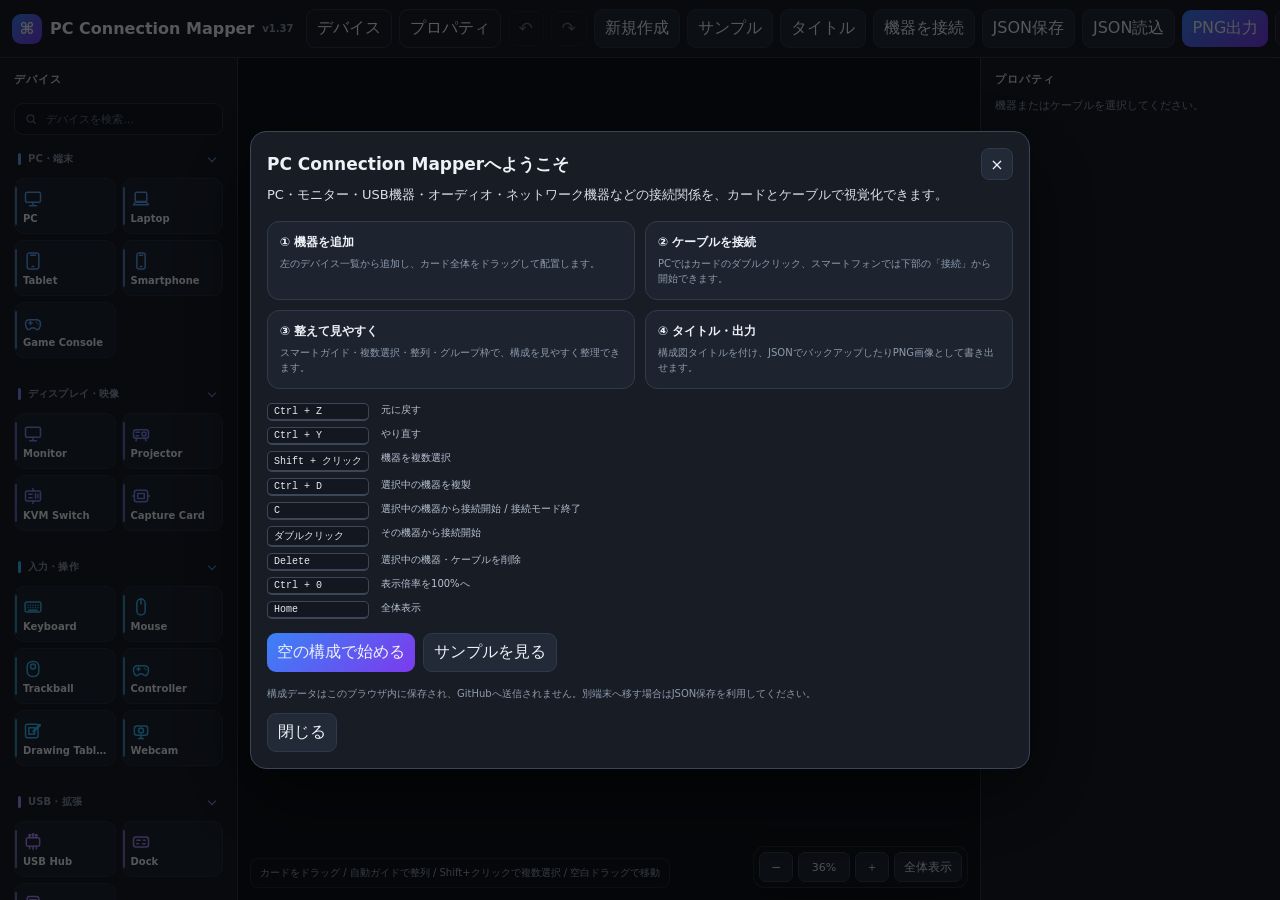
==== index.html @ c1583a0e "Add files via upload" ====
<!DOCTYPE html>
<html lang="ja">
<head>
  <meta charset="UTF-8">
  <meta name="viewport" content="width=device-width, initial-scale=1.0">
  <title>PC Connection Mapper</title>
  <meta name="theme-color" content="#171c25">
  <meta name="description" content="PC周辺機器の接続関係を視覚化するWebアプリ">
  <link rel="manifest" href="./manifest.webmanifest">
  <link rel="icon" type="image/png" sizes="192x192" href="./icon-192.png">
  <link rel="apple-touch-icon" href="./icon-192.png">
  <link rel="stylesheet" href="./styles.css?v=1.37">
</head>
<body>
  <div id="app" class="app">
    <header class="topbar">
      <div class="brand">
        <span class="brand-mark">⌘</span>
        <span>PC Connection Mapper</span>
        <span class="version">v1.37</span>
      </div>
      <div class="top-actions">
        <button class="btn ghost" id="toggleLeftBtn">デバイス</button>
        <button class="btn ghost" id="toggleRightBtn">プロパティ</button>
        <button class="btn icon-action" id="undoBtn" title="元に戻す (Ctrl+Z)" disabled>↶</button>
        <button class="btn icon-action" id="redoBtn" title="やり直す (Ctrl+Y / Ctrl+Shift+Z)" disabled>↷</button>
        <button class="btn" id="newBtn">新規作成</button>
        <button class="btn" id="sampleBtn">サンプル</button>
        <button class="btn" id="titleBtn">タイトル</button>
        <button class="btn" id="connectBtn">機器を接続</button>
        <button class="btn" id="jsonSaveBtn">JSON保存</button>
        <button class="btn" id="jsonLoadBtn">JSON読込</button>
        <input id="jsonFileInput" type="file" accept=".json,application/json" hidden>
        <button class="btn primary" id="pngBtn">PNG出力</button>
        <button class="btn ghost help-btn" id="helpBtn" title="使い方">?</button>
      </div>
    </header>

    <aside class="sidebar left-panel">
      <div class="sidebar-heading">
        <div class="panel-title">デバイス</div>
        <button class="mobile-drawer-close" id="mobileLeftCloseBtn" type="button" aria-label="デバイスパネルを閉じる">×</button>
      </div>
      <div class="device-search-wrap">
        <svg class="device-search-icon" viewBox="0 0 24 24" aria-hidden="true" fill="none" stroke="currentColor" stroke-width="1.8">
          <circle cx="11" cy="11" r="6"></circle>
          <path d="m16 16 4 4"></path>
        </svg>
        <input id="deviceSearch" class="device-search-input" type="search" autocomplete="off" placeholder="デバイスを検索…">
        <button id="clearDeviceSearchBtn" class="device-search-clear" type="button" title="検索をクリア" hidden>×</button>
      </div>
      <div class="palette" id="palette"></div>
      <div class="panel-box">
        <div class="panel-title small-title">配置</div>
        <label class="check-row">
          <input id="snapToggle" type="checkbox" checked>
          <span>20pxグリッドに吸着</span>
        </label>
        <label class="form-label theme-control-label" for="backgroundThemeSelect">背景</label>
        <select class="form-control compact-control" id="backgroundThemeSelect">
          <option value="dark">Dark</option>
          <option value="light">Light</option>
        </select>
        <button class="btn group-add-btn" id="addGroupBtn">＋ グループ枠を追加</button>
      </div>
    </aside>

    <main class="viewport" id="viewport">
      <div class="world" id="world">
        <svg id="links" class="links"></svg>
        <div id="groups" class="groups-layer"></div>
        <div id="diagramTitleLayer" class="diagram-title-layer"></div>
        <div id="annotations" class="annotations-layer"></div>
        <div id="nodes" class="nodes"></div>
        <div id="guides" class="guides-layer"></div>
      </div>

      <div class="canvas-hint">
        カードをドラッグ / 自動ガイドで整列 / Shift+クリックで複数選択 / 空白ドラッグで移動
      </div>

      <div class="view-controls" id="viewControls">
        <button class="view-btn" id="zoomOutBtn" title="縮小">−</button>
        <button class="view-btn zoom-value" id="resetZoomBtn" title="100%に戻す">100%</button>
        <button class="view-btn" id="zoomInBtn" title="拡大">＋</button>
        <button class="view-btn fit-btn" id="fitBtn">全体表示</button>
      </div>
    </main>

    <aside class="sidebar right-panel">
      <div class="sidebar-heading">
        <div class="panel-title">プロパティ</div>
        <button class="mobile-drawer-close" id="mobileRightCloseBtn" type="button" aria-label="プロパティパネルを閉じる">×</button>
      </div>
      <div id="properties" class="properties-empty">機器またはケーブルを選択してください。</div>
    </aside>
  </div>

  <div class="mobile-drawer-backdrop" id="mobileDrawerBackdrop"></div>

  <nav class="mobile-toolbar" id="mobileToolbar" aria-label="モバイル操作">
    <button class="mobile-tool-btn" id="mobileDevicesBtn" type="button">
      <span class="mobile-tool-icon" aria-hidden="true">＋</span>
      <span>デバイス</span>
    </button>
    <button class="mobile-tool-btn" id="mobileConnectBtn" type="button" aria-pressed="false">
      <span class="mobile-tool-icon" aria-hidden="true">↗</span>
      <span id="mobileConnectLabel">接続</span>
    </button>
    <button class="mobile-tool-btn" id="mobileEditBtn" type="button">
      <span class="mobile-tool-icon" aria-hidden="true">✎</span>
      <span>編集</span>
    </button>
    <button class="mobile-tool-btn" id="mobileFitBtn" type="button">
      <span class="mobile-tool-icon" aria-hidden="true">□</span>
      <span>全体</span>
    </button>
  </nav>

  <div class="modal-backdrop" id="exportModal">
    <div class="modal">
      <div class="modal-head">
        <h2 id="modalTitle">書き出し</h2>
        <button class="icon-btn" id="modalCloseBtn">×</button>
      </div>
      <div id="modalContent"></div>
      <div class="modal-actions">
        <a class="btn primary" id="modalDownloadLink" download>保存</a>
        <button class="btn" id="copyJsonBtn" hidden>JSONをコピー</button>
        <button class="btn" id="modalCloseBtn2">閉じる</button>
      </div>
    </div>
  </div>

  <div class="toast" id="toast"></div>

  <script type="module" src="./app.js?v=1.37"></script>
  <script>
    if ('serviceWorker' in navigator && location.protocol !== 'file:') {
      window.addEventListener('load', () => {
        navigator.serviceWorker.register('./sw.js?v=1.37', { updateViaCache: 'none' }).catch(console.warn);
      });
    }
  </script>
</body>
</html>
---- styles.css ----
:root{
  color-scheme:dark;
  --bg:#0d1117;
  --panel:#171c25;
  --panel2:#202735;
  --panel3:#121720;
  --line:#313a4c;
  --text:#edf2f7;
  --muted:#8f9bad;
  --accent:#6ea8fe;
  --accent2:#8b5cf6;
  --danger:#ef4444;
  --left-w:238px;
  --right-w:300px;
}
*{box-sizing:border-box}
html,body{margin:0;width:100%;height:100%;overflow:hidden}
body{font-family:Inter,system-ui,-apple-system,BlinkMacSystemFont,"Segoe UI",sans-serif;background:var(--bg);color:var(--text)}
button,input,select,textarea{font:inherit}
button{user-select:none}
.app{
  width:100vw;height:100vh;
  display:grid;
  grid-template-columns:var(--left-w) minmax(0,1fr) var(--right-w);
  grid-template-rows:58px minmax(0,1fr);
}
.app.hide-left{grid-template-columns:0 minmax(0,1fr) var(--right-w)}
.app.hide-right{grid-template-columns:var(--left-w) minmax(0,1fr) 0}
.app.hide-left.hide-right{grid-template-columns:0 minmax(0,1fr) 0}
.topbar{
  grid-column:1/4;
  display:flex;align-items:center;gap:12px;
  padding:0 12px;
  background:#171c25;border-bottom:1px solid var(--line);
  min-width:0;
}
.brand{display:flex;align-items:center;gap:8px;font-weight:800;white-space:nowrap}
.brand-mark{
  width:30px;height:30px;border-radius:9px;display:grid;place-items:center;
  background:linear-gradient(135deg,#3b82f6,#7c3aed);
}
.version{font-size:10px;color:var(--muted);font-weight:600}
.top-actions{margin-left:auto;display:flex;gap:7px;align-items:center;min-width:0}
.btn{
  border:1px solid var(--line);background:#222a38;color:var(--text);
  padding:8px 10px;border-radius:9px;cursor:pointer;white-space:nowrap;
}
.btn:hover{border-color:#56637e;background:#293243}
.btn.primary{border:none;background:linear-gradient(135deg,#3b82f6,#7c3aed)}
.btn.ghost{background:#1b212c}
.btn.danger{background:#3a2429;color:#fecaca;border-color:#5b3038}
.sidebar{
  background:var(--panel);overflow:auto;padding:14px;
  transition:opacity .15s ease;
}
.left-panel{border-right:1px solid var(--line)}
.right-panel{border-left:1px solid var(--line)}
.hide-left .left-panel,.hide-right .right-panel{opacity:0;pointer-events:none;padding:0;overflow:hidden}
.panel-title{
  margin:0 0 10px;font-size:11px;text-transform:uppercase;
  letter-spacing:.08em;color:#cbd5e1;font-weight:800
}
.small-title{font-size:10px}
.palette{display:flex;flex-direction:column;gap:12px}
.device-group{display:block;margin:0}
.device-group-title{display:flex;align-items:center;gap:6px;font-size:9px;font-weight:800;letter-spacing:.08em;color:#77859a;margin:0 0 6px;padding:0 2px;text-transform:uppercase}
.device-group-grid{display:grid;grid-template-columns:1fr 1fr;gap:6px}
.palette-btn{
  position:relative;overflow:hidden;
  min-height:56px;padding:8px;border:1px solid #293244;border-radius:10px;
  background:#1d2430;color:var(--text);cursor:pointer;text-align:left;
  transition:background .15s,border-color .15s,transform .15s;
}
.palette-btn:hover{border-color:#52627d;background:#252f40;transform:translateY(-1px)}
.palette-icon{display:flex;align-items:center;height:22px;color:var(--cat-color,#9fb7d8)}
.palette-name{display:block;font-size:10px;font-weight:750;margin-top:3px;white-space:nowrap;overflow:hidden;text-overflow:ellipsis}
.palette-svg{width:20px;height:20px}
.device-svg{width:20px;height:20px}
.node-svg{width:20px;height:20px}
.panel-box{
  margin-top:12px;padding:11px;border-radius:12px;
  border:1px solid var(--line);background:#1d2430
}
.check-row{display:flex;align-items:center;gap:7px;font-size:11px;color:#c5cfdd}
.check-row input{width:auto}
.viewport{
  position:relative;overflow:hidden;background:#0f131b;
  user-select:none;-webkit-user-select:none;cursor:grab;min-width:0;min-height:0;
}
.viewport.panning{cursor:grabbing}
.world{
  position:absolute;left:0;top:0;width:3200px;height:2200px;
  transform-origin:0 0;
  background-color:#0f131b;
  background-image:
    linear-gradient(rgba(255,255,255,.035) 1px,transparent 1px),
    linear-gradient(90deg,rgba(255,255,255,.035) 1px,transparent 1px),
    linear-gradient(rgba(255,255,255,.06) 1px,transparent 1px),
    linear-gradient(90deg,rgba(255,255,255,.06) 1px,transparent 1px);
  background-size:20px 20px,20px 20px,100px 100px,100px 100px;
}
.links{position:absolute;inset:0;width:100%;height:100%;pointer-events:auto}
.nodes{position:absolute;inset:0}
.node{
  --cat-color:#64748b;
  position:absolute;border:1px solid #3b455a;border-radius:14px;
  background:linear-gradient(180deg,#222a39,#1b202c);
  box-shadow:0 10px 25px rgba(0,0,0,.27);
  overflow:hidden;cursor:grab;touch-action:none;
}
.node:active{cursor:grabbing}
.node.selected{
  border-color:var(--accent);
  box-shadow:0 0 0 2px rgba(110,168,254,.15),0 10px 25px rgba(0,0,0,.3)
}
.node.connect-source{
  border-color:#a78bfa;
  box-shadow:0 0 0 3px rgba(167,139,250,.16),0 10px 25px rgba(0,0,0,.3)
}
.node-head{display:flex;align-items:flex-start;gap:8px;padding:9px 10px 5px}
.node-icon{width:28px;height:28px;border-radius:8px;background:#192131;border:1px solid #313d52;color:var(--cat-color,#a9c2e5);display:grid;place-items:center;flex:0 0 auto}
.node-content{min-width:0}
.node-title{font-size:13px;font-weight:800;white-space:nowrap;overflow:hidden;text-overflow:ellipsis}
.node-type{font-size:9px;color:var(--muted)}
.node-model{font-size:10px;color:#9cabc0;margin-top:1px;white-space:nowrap;overflow:hidden;text-overflow:ellipsis}
.node-note{
  padding:0 10px 8px;color:#aab4c5;font-size:10px;line-height:1.35;
  white-space:pre-wrap;overflow:hidden;display:-webkit-box;
  -webkit-line-clamp:2;-webkit-box-orient:vertical
}
.edge-hit{stroke:rgba(255,255,255,.01);stroke-width:22;fill:none;pointer-events:stroke;cursor:pointer}
.edge-visible{fill:none;stroke-width:3;stroke-linecap:round;stroke-linejoin:round;pointer-events:none}
.edge-selected{stroke-width:5}
.edge-dashed{stroke-dasharray:8 6}
.edge-label{
  font-size:10px;fill:#d7deea;text-anchor:middle;
  paint-order:stroke;stroke:#11161f;stroke-width:5;
  pointer-events:auto;cursor:pointer
}
.canvas-hint{
  position:absolute;left:12px;bottom:12px;pointer-events:none;
  padding:7px 9px;border-radius:8px;
  background:rgba(17,22,30,.88);border:1px solid rgba(255,255,255,.08);
  font-size:10px;color:#9aa6b8
}
.view-controls{
  position:absolute;right:12px;bottom:12px;
  display:flex;align-items:center;gap:5px;padding:5px;
  background:rgba(17,22,30,.93);border:1px solid rgba(255,255,255,.09);
  border-radius:11px;box-shadow:0 8px 24px rgba(0,0,0,.24);
  backdrop-filter:blur(8px)
}
.view-btn{
  min-width:34px;height:30px;padding:0 9px;border:1px solid #354054;
  background:#202735;color:#dce4ef;border-radius:7px;cursor:pointer;font-size:12px
}
.view-btn:hover{background:#293243;border-color:#53627c}
.zoom-value{min-width:52px;font-size:11px}
.fit-btn{min-width:68px}
.properties-empty{font-size:11px;color:var(--muted);line-height:1.6}
.form-section{
  padding:12px;border:1px solid var(--line);border-radius:12px;
  background:#1d2430;margin-bottom:11px
}
.form-section h3{font-size:11px;margin:0 0 8px;text-transform:uppercase;letter-spacing:.06em}
.form-label{display:block;font-size:10px;color:var(--muted);margin:8px 0 4px}
.form-control{
  width:100%;padding:7px 8px;border-radius:8px;border:1px solid #3a4355;
  background:#121720;color:var(--text);outline:none
}
.form-control:focus{border-color:#5c8ee4}
textarea.form-control{resize:vertical;min-height:62px;line-height:1.4}
.form-grid{display:grid;grid-template-columns:1fr 1fr;gap:7px}
.mini-text{font-size:10px;color:var(--muted);line-height:1.5}
.modal-backdrop{
  position:fixed;inset:0;display:none;align-items:center;justify-content:center;
  background:rgba(0,0,0,.64);z-index:5000;padding:20px
}
.modal-backdrop.show{display:flex}
.modal{
  width:min(780px,94vw);max-height:88vh;overflow:auto;
  background:#171c25;border:1px solid #3a455a;border-radius:16px;
  box-shadow:0 25px 80px rgba(0,0,0,.55);padding:16px
}
.modal-head{display:flex;align-items:center;gap:10px}
.modal-head h2{margin:0;font-size:17px}
.icon-btn{margin-left:auto;width:32px;height:32px;border-radius:8px;border:1px solid var(--line);background:#222a38;color:var(--text);cursor:pointer}
.modal-actions{display:flex;gap:8px;flex-wrap:wrap;margin-top:12px}
.export-preview{display:block;max-width:100%;max-height:56vh;margin:12px auto;border:1px solid var(--line);background:#0f131b}
.export-json{width:100%;min-height:220px;font:11px Consolas,monospace}
.toast{
  position:fixed;left:50%;bottom:26px;transform:translateX(-50%);
  padding:9px 13px;border-radius:10px;background:#202938;border:1px solid #40506a;
  color:#e8eef7;z-index:7000;opacity:0;pointer-events:none;transition:.2s
}
.toast.show{opacity:1}
@media(max-width:1050px){
  :root{--left-w:205px;--right-w:260px}
  .top-actions .btn{padding:7px 8px;font-size:11px}
  .brand span:nth-child(2){display:none}
}

/* Editing controls */
.btn:disabled{opacity:.38;cursor:not-allowed;border-color:var(--line);background:#1b212c}
.btn:disabled:hover{background:#1b212c;border-color:var(--line)}
.icon-action{min-width:36px;padding-left:9px;padding-right:9px;font-size:17px;line-height:1}
.help-btn{min-width:34px;font-weight:800}
.welcome-lead{font-size:13px;line-height:1.7;color:#d8e0ea;margin:4px 0 12px}
.welcome-grid{display:grid;grid-template-columns:1fr 1fr;gap:10px;margin:14px 0}
.welcome-card{border:1px solid var(--line);background:#1d2430;border-radius:12px;padding:12px}
.welcome-card strong{display:block;font-size:12px;margin-bottom:5px}
.welcome-card p{margin:0;font-size:10px;color:var(--muted);line-height:1.55}
.welcome-actions{display:flex;gap:8px;flex-wrap:wrap;margin-top:14px}
.shortcut-list{display:grid;grid-template-columns:auto 1fr;gap:6px 12px;margin-top:10px;font-size:10px;color:#b8c3d2}
.shortcut-list kbd{font:10px Consolas,monospace;padding:2px 6px;border:1px solid #3b4659;border-bottom-width:2px;border-radius:5px;background:#121720;color:#e5ebf3}
@media(max-width:780px){.welcome-grid{grid-template-columns:1fr}.top-actions{overflow-x:auto}}

.node.size-xlarge .node-head{padding:12px 13px 7px}
.node.size-xlarge .node-title{font-size:15px}
.node.size-xlarge .node-model{font-size:11px;margin-top:3px}
.node.size-xlarge .node-note{
  padding:3px 13px 12px;
  font-size:11px;
  line-height:1.45;
  -webkit-line-clamp:6;
}

.node.selected-primary{box-shadow:0 0 0 2px rgba(110,168,254,.22),0 10px 25px rgba(0,0,0,.3)}
.node.locked{border-style:dashed}
.lock-badge{
  position:absolute;right:8px;bottom:7px;
  padding:2px 5px;border-radius:5px;
  background:#131925;border:1px solid #3d4a60;
  color:#8ea1bb;font-size:7px;font-weight:800;letter-spacing:.08em;
  pointer-events:none;
}
.action-grid{display:grid;grid-template-columns:1fr 1fr;gap:7px}
.single-actions{margin-bottom:0}
.selection-summary{font-size:13px;margin-bottom:5px;color:#dce6f4}
.range-caption{display:flex;justify-content:space-between;margin-top:3px;font-size:9px;color:#718097}


/* Visual organization */
.palette-btn::before{
  content:"";position:absolute;left:0;top:8px;bottom:8px;width:2px;border-radius:2px;
  background:var(--cat-color,#64748b);opacity:.7
}

.node::before{
  content:"";position:absolute;left:14px;right:14px;top:0;height:3px;
  border-radius:0 0 4px 4px;background:var(--cat-color);opacity:.9
}

.groups-layer,.diagram-title-layer,.guides-layer{
  position:absolute;inset:0;width:100%;height:100%
}
.groups-layer{pointer-events:none;z-index:4}
.diagram-title-layer{pointer-events:none;z-index:6}
.guides-layer{pointer-events:none;z-index:20}
.group-frame{
  --group-color:#64748b;
  position:absolute;box-sizing:border-box;
  border:1.5px dashed color-mix(in srgb,var(--group-color) 62%,transparent);
  border-radius:18px;
  background:color-mix(in srgb,var(--group-color) 5%,transparent);
  pointer-events:none;
}
.group-frame.selected{
  border-style:solid;
  box-shadow:0 0 0 2px color-mix(in srgb,var(--group-color) 16%,transparent)
}
.group-title-bar{
  position:absolute;left:12px;top:-14px;max-width:calc(100% - 48px);
  padding:5px 9px;border-radius:8px;
  border:1px solid color-mix(in srgb,var(--group-color) 52%,#273142);
  background:#171d27;color:#dce5f1;
  font-size:10px;font-weight:800;letter-spacing:.03em;
  white-space:nowrap;overflow:hidden;text-overflow:ellipsis;
  pointer-events:auto;cursor:grab;touch-action:none;z-index:2
}
.group-title-bar:active{cursor:grabbing}
.group-title-bar::before{
  content:"";display:inline-block;width:6px;height:6px;border-radius:50%;
  background:var(--group-color);margin-right:6px;vertical-align:1px
}
.group-resize{
  position:absolute;right:-5px;bottom:-5px;width:14px;height:14px;
  border-radius:4px;background:#171d27;border:1px solid var(--group-color);
  pointer-events:auto;cursor:nwse-resize;touch-action:none;z-index:2
}
.group-resize::after{
  content:"";position:absolute;right:2px;bottom:2px;width:5px;height:5px;
  border-right:1px solid var(--group-color);border-bottom:1px solid var(--group-color)
}
.group-add-btn{width:100%;margin-top:9px;font-size:10px}

.diagram-title-card{
  position:absolute;pointer-events:auto;cursor:grab;touch-action:none;
  padding:4px 8px 7px 0;
  color:#f1f5f9;font-size:24px;font-weight:800;letter-spacing:-.02em;
  text-shadow:0 2px 10px rgba(0,0,0,.3);
  border-bottom:2px solid rgba(148,163,184,.32);
  min-width:220px;max-width:1200px;
  white-space:nowrap;overflow:hidden;text-overflow:ellipsis
}
.diagram-title-card:active{cursor:grabbing}

.smart-guide{position:absolute;pointer-events:none;background:#38bdf8;opacity:.85}
.smart-guide.vertical{top:0;bottom:0;width:1px;box-shadow:0 0 8px rgba(56,189,248,.45)}
.smart-guide.horizontal{left:0;right:0;height:1px;box-shadow:0 0 8px rgba(56,189,248,.45)}

.color-control{height:36px;padding:4px;cursor:pointer}

.group-frame:hover{
  background:color-mix(in srgb,var(--group-color) 8%,transparent);
}


/* Device search, collapsible palette and PNG export */
.device-search-wrap{
  position:relative;
  margin:6px 0 10px;
}
.device-search-icon{
  position:absolute;
  left:10px;
  top:50%;
  width:14px;
  height:14px;
  transform:translateY(-50%);
  color:#718097;
  pointer-events:none;
}
.device-search-input{
  width:100%;
  height:32px;
  padding:0 30px 0 31px;
  border:1px solid #2b3445;
  border-radius:9px;
  background:#111721;
  color:#e8eef7;
  outline:none;
  font:11px "Segoe UI","Yu Gothic UI","Meiryo",sans-serif;
}
.device-search-input::placeholder{color:#66758a}
.device-search-input::-webkit-search-cancel-button{display:none}
.device-search-clear{
  position:absolute;
  right:5px;
  top:50%;
  transform:translateY(-50%);
  width:24px;
  height:24px;
  border:0;
  border-radius:6px;
  background:transparent;
  color:#8290a4;
  cursor:pointer;
  font-size:16px;
  line-height:1;
}
.device-search-clear:hover{background:#242d3c;color:#dce5f1}

.palette-empty{
  padding:18px 10px;
  border:1px dashed #354054;
  border-radius:10px;
  text-align:center;
  color:#7f8da1;
}
.palette-empty strong{display:block;color:#aeb9c8;font-size:10px;margin-bottom:4px}
.palette-empty span{display:block;font-size:9px;line-height:1.5}

.png-settings{display:flex;flex-direction:column;gap:12px;margin-top:8px}
.png-setting-section{
  padding:12px;
  border:1px solid var(--line);
  border-radius:12px;
  background:#1d2430;
}
.png-setting-title{
  margin-bottom:9px;
  color:#dce5f1;
  font-size:11px;
  font-weight:800;
}
.png-option-row{
  display:flex;
  align-items:center;
  justify-content:space-between;
  gap:14px;
  padding:8px 0;
  border-top:1px solid rgba(255,255,255,.05);
  cursor:pointer;
}
.png-option-row:first-of-type{border-top:0}
.png-option-row span{display:flex;flex-direction:column;gap:2px}
.png-option-row strong,.png-scale-card strong{font-size:11px;color:#dfe7f2}
.png-option-row small,.png-scale-card small{font-size:9px;color:#7f8ca0}
.png-option-row input{width:16px;height:16px}

.png-scale-card{
  position:relative;
  display:flex;
  align-items:center;
  gap:8px;
  min-height:48px;
  padding:9px 10px;
  border:1px solid #303a4d;
  border-radius:10px;
  background:#151b25;
  cursor:pointer;
}
.png-scale-card:has(input:checked){
  border-color:#647ff2;
  background:#20283a;
  box-shadow:0 0 0 1px rgba(100,127,242,.14);
}
.png-scale-card span{display:flex;flex-direction:column;gap:2px}
.png-scale-card input{width:14px;height:14px}
.png-scale-options{display:grid;grid-template-columns:repeat(3,1fr);gap:8px}

.png-generate-row{
  display:flex;
  align-items:center;
  gap:10px;
}
.png-preview-loading,.png-export-error{
  margin-top:4px;
  padding:16px;
  border:1px dashed #394559;
  border-radius:10px;
  text-align:center;
  font-size:10px;
  color:#8e9caf;
}
.png-export-error{color:#f0a3a3;border-color:#69424a;background:#2a1d22}
.png-preview-shell{
  margin-top:4px;
  border:1px solid var(--line);
  border-radius:10px;
  overflow:auto;
  max-height:50vh;
  background:#0f131b;
}
.png-preview-shell .export-preview{
  margin:0 auto;
  border:0;
  max-height:none;
}

@media(max-width:620px){
  .png-scale-options{grid-template-columns:1fr}
}


/* Device category headers */
.device-group + .device-group{margin-top:10px}


.device-group-toggle{
  display:flex;
  align-items:center;
  justify-content:space-between;
  gap:8px;
  width:100%;
  min-height:28px;
  padding:3px 4px;
  margin:0 0 5px;
  border:0;
  border-radius:7px;
  background:transparent;
  color:#8d9bb0;
  cursor:pointer;
  text-align:left;
  font:inherit;
  font-size:10px;
  font-weight:750;
  letter-spacing:.015em;
  line-height:1.2;
}
.device-group-toggle:hover{
  background:#1d2532;
  color:#c5d0df;
}
.device-group-heading{
  display:flex;
  align-items:center;
  gap:7px;
  min-width:0;
}
.device-group-marker{
  width:3px;
  height:12px;
  flex:0 0 auto;
  border-radius:3px;
  background:var(--cat-color,#64748b);
}
.device-group-label{
  min-width:0;
  white-space:nowrap;
  overflow:hidden;
  text-overflow:ellipsis;
}
.device-group-chevron{
  position:relative;
  width:14px;
  height:14px;
  flex:0 0 14px;
  display:inline-block;
  transform:rotate(0deg);
  transition:transform .15s ease;
  font-size:11px;
  color:var(--cat-color,#64748b);
}
.device-group-toggle.collapsed .device-group-chevron{transform:rotate(-90deg)}
.device-group-chevron::before{
  content:"";
  position:absolute;
  left:4px;
  top:3px;
  width:5px;
  height:5px;
  border-right:1.5px solid currentColor;
  border-bottom:1.5px solid currentColor;
  transform:rotate(45deg);
  transition:transform .15s ease, top .15s ease;
}
.device-group-toggle.collapsed .device-group-chevron::before{
  top:4px;
  transform:rotate(-45deg);
}

/* Collapsed category content must stay hidden. */
.device-group-grid[hidden]{
  display:none !important;
}


.device-search-input:focus{
  border-color:#536783;
  box-shadow:0 0 0 2px rgba(96,165,250,.08);
}


/* Free text annotations */
.annotations-layer{
  position:absolute;
  inset:0;
  width:100%;
  height:100%;
  pointer-events:none;
  z-index:7;
}
.annotation-text{
  position:absolute;
  pointer-events:auto;
  cursor:grab;
  touch-action:none;
  max-width:700px;
  padding:3px 5px;
  border:1px solid transparent;
  border-radius:5px;
  color:#cbd5e1;
  font-weight:500;
  line-height:1.4;
  white-space:pre-wrap;
  overflow-wrap:anywhere;
  user-select:none;
}
.annotation-text:hover{
  background:rgba(30,41,59,.48);
  border-color:rgba(100,116,139,.3);
}
.annotation-text.selected{
  background:rgba(30,41,59,.72);
  border-color:#647ff2;
  box-shadow:0 0 0 1px rgba(100,127,242,.15);
}
.annotation-text:active{cursor:grabbing}


/* Smartphone viewing and basic editing */
.sidebar-heading{
  display:flex;
  align-items:center;
  justify-content:space-between;
  gap:8px;
}
.sidebar-heading>.panel-title{margin-bottom:10px}
.mobile-drawer-close,
.mobile-toolbar,
.mobile-drawer-backdrop{display:none}

@media(max-width:760px){
  :root{
    --mobile-top-h:50px;
    --mobile-bottom-h:58px;
  }

  html,body{
    overscroll-behavior:none;
  }

  .app,
  .app.hide-left,
  .app.hide-right,
  .app.hide-left.hide-right{
    grid-template-columns:minmax(0,1fr);
    grid-template-rows:var(--mobile-top-h) minmax(0,1fr);
  }

  .topbar{
    grid-column:1;
    grid-row:1;
    height:var(--mobile-top-h);
    padding:0 10px;
    z-index:2800;
  }
  .top-actions{display:none}
  .brand{min-width:0;gap:7px;font-size:12px}
  .brand-mark{width:28px;height:28px;border-radius:8px}
  .brand span:nth-child(2){
    display:inline;
    overflow:hidden;
    text-overflow:ellipsis;
  }
  .version{font-size:9px}

  .viewport{
    grid-column:1;
    grid-row:2;
    touch-action:none;
  }

  .canvas-hint{display:none}

  .sidebar,
  .hide-left .left-panel,
  .hide-right .right-panel{
    position:fixed;
    top:var(--mobile-top-h);
    bottom:var(--mobile-bottom-h);
    width:min(88vw,340px);
    padding:14px;
    overflow:auto;
    opacity:1;
    pointer-events:auto;
    z-index:3200;
    box-shadow:0 18px 48px rgba(0,0,0,.42);
    transition:transform .2s ease;
  }

  .left-panel{
    left:0;
    border-right:1px solid var(--line);
    transform:translateX(-102%);
  }
  .right-panel{
    right:0;
    border-left:1px solid var(--line);
    transform:translateX(102%);
  }
  .app.mobile-left-open .left-panel{transform:translateX(0)}
  .app.mobile-right-open .right-panel{transform:translateX(0)}

  .sidebar-heading{
    position:sticky;
    top:-14px;
    z-index:5;
    margin:-14px -14px 8px;
    padding:12px 12px 8px;
    background:linear-gradient(180deg,#171c25 78%,rgba(23,28,37,.94));
  }
  .sidebar-heading>.panel-title{margin:0}
  .mobile-drawer-close{
    display:grid;
    place-items:center;
    width:34px;
    height:34px;
    padding:0;
    border:1px solid #354054;
    border-radius:9px;
    background:#202735;
    color:#dce5f1;
    font-size:20px;
    line-height:1;
  }

  .device-group-grid{grid-template-columns:1fr 1fr}
  .palette-btn{min-height:60px}
  .btn,.form-control{min-height:40px}
  .form-control{font-size:16px}
  .form-label,.mini-text{font-size:11px}

  .mobile-drawer-backdrop{
    position:fixed;
    left:0;right:0;
    top:var(--mobile-top-h);
    bottom:var(--mobile-bottom-h);
    z-index:3000;
    background:rgba(4,8,14,.54);
    backdrop-filter:blur(2px);
  }
  .app.mobile-left-open~.mobile-drawer-backdrop,
  .app.mobile-right-open~.mobile-drawer-backdrop{
    display:block;
  }

  .mobile-toolbar{
    position:fixed;
    left:0;right:0;bottom:0;
    z-index:3100;
    height:var(--mobile-bottom-h);
    display:grid;
    grid-template-columns:repeat(4,1fr);
    padding:5px max(6px,env(safe-area-inset-right)) max(5px,env(safe-area-inset-bottom)) max(6px,env(safe-area-inset-left));
    border-top:1px solid #30394b;
    background:rgba(18,23,32,.97);
    box-shadow:0 -10px 30px rgba(0,0,0,.22);
    backdrop-filter:blur(12px);
  }
  .mobile-tool-btn{
    min-width:0;
    border:0;
    border-radius:9px;
    background:transparent;
    color:#8f9bad;
    display:flex;
    flex-direction:column;
    align-items:center;
    justify-content:center;
    gap:1px;
    font-size:9px;
    font-weight:700;
  }
  .mobile-tool-icon{
    height:22px;
    display:grid;
    place-items:center;
    color:#b9c5d5;
    font-size:18px;
    line-height:1;
  }
  .mobile-tool-btn.active{
    background:#202a3a;
    color:#dce8f8;
  }
  .mobile-tool-btn.active .mobile-tool-icon{color:#7db1ff}
  .mobile-tool-btn.has-selection:not(.active) .mobile-tool-icon{color:#dce5f1}

  .view-controls{
    right:8px;
    bottom:calc(var(--mobile-bottom-h) + 8px);
    padding:4px;
  }
  .view-btn{min-width:32px;height:30px}
  .fit-btn{display:none}

  .modal-backdrop{
    padding:10px;
    align-items:flex-end;
  }
  .modal{
    width:100%;
    max-height:84vh;
    border-radius:16px 16px 10px 10px;
    padding:14px;
  }
  .modal-head h2{font-size:15px}

  .toast{
    bottom:calc(var(--mobile-bottom-h) + 14px);
    max-width:88vw;
    text-align:center;
  }
}


/* Diagram background themes */
.theme-control-label{margin-top:10px}
.compact-control{height:34px;padding-top:5px;padding-bottom:5px}
.viewport.theme-light{background:#e8ebf0}
.world.theme-light{
  background-color:#ffffff;
  background-image:
    linear-gradient(rgba(15,23,42,.035) 1px,transparent 1px),
    linear-gradient(90deg,rgba(15,23,42,.035) 1px,transparent 1px),
    linear-gradient(rgba(15,23,42,.065) 1px,transparent 1px),
    linear-gradient(90deg,rgba(15,23,42,.065) 1px,transparent 1px);
}
.world.theme-light .node{
  background:linear-gradient(180deg,rgba(255,255,255,.97),rgba(248,250,252,.97));
  border-color:#cbd5e1;
  box-shadow:0 8px 20px rgba(15,23,42,.10);
}
.world.theme-light .node.selected,
.world.theme-light .node.selected-primary{
  border-color:#4f86d9;
  box-shadow:0 0 0 2px rgba(79,134,217,.14),0 8px 20px rgba(15,23,42,.12);
}
.world.theme-light .node.connect-source{
  border-color:#8b5cf6;
  box-shadow:0 0 0 3px rgba(139,92,246,.13),0 8px 20px rgba(15,23,42,.12);
}
.world.theme-light .node-icon{background:rgba(241,245,249,.92);border-color:#d7dee8}
.world.theme-light .node-title{color:#172033}
.world.theme-light .node-type{color:#64748b}
.world.theme-light .node-model{color:#475569}
.world.theme-light .node-note{color:#556274}
.world.theme-light .edge-label{fill:#334155;stroke:#ffffff}
.world.theme-light .diagram-title-card{
  color:#172033;
  text-shadow:none;
  border-bottom-color:rgba(71,85,105,.28);
}
.world.theme-light .annotation-text{color:#334155}
.world.theme-light .annotation-text:hover{background:rgba(226,232,240,.68);border-color:rgba(100,116,139,.24)}
.world.theme-light .annotation-text.selected{background:rgba(219,234,254,.75);border-color:#4f86d9}
.world.theme-light .group-title-bar{
  background:#ffffff;
  color:#334155;
  border-color:color-mix(in srgb,var(--group-color) 48%,#cbd5e1);
  box-shadow:0 2px 8px rgba(15,23,42,.08);
}
.world.theme-light .group-resize{background:#ffffff}
.world.theme-light .lock-badge{background:#f8fafc;border-color:#cbd5e1;color:#64748b}

/* Optional card background images */
.node-image-layer{
  position:absolute;
  inset:12px 12px 14px 18px;
  z-index:0;
  pointer-events:none;
  background-position:right bottom;
  background-size:contain;
  background-repeat:no-repeat;
  -webkit-mask-image:linear-gradient(135deg,rgba(0,0,0,0) 10%,rgba(0,0,0,.12) 30%,rgba(0,0,0,.62) 62%,rgba(0,0,0,1) 88%);
  mask-image:linear-gradient(135deg,rgba(0,0,0,0) 10%,rgba(0,0,0,.12) 30%,rgba(0,0,0,.62) 62%,rgba(0,0,0,1) 88%);
}
.node-image-fade{
  position:absolute;
  inset:0;
  z-index:1;
  pointer-events:none;
  background:linear-gradient(135deg,rgba(29,36,48,.98) 4%,rgba(29,36,48,.92) 26%,rgba(29,36,48,.42) 58%,rgba(29,36,48,.10) 82%,rgba(29,36,48,0) 100%);
}
.world.theme-light .node-image-fade{
  background:linear-gradient(135deg,rgba(255,255,255,.98) 4%,rgba(255,255,255,.92) 26%,rgba(255,255,255,.44) 58%,rgba(255,255,255,.12) 82%,rgba(255,255,255,0) 100%);
}
.node-head,.node-note,.lock-badge{position:relative;z-index:2}
.node::before{z-index:3}
.node-image-preview{
  min-height:78px;
  margin-bottom:8px;
  display:grid;
  place-items:center;
  border:1px dashed #394559;
  border-radius:9px;
  background:#121720;
  background-position:center;
  background-size:contain;
  background-repeat:no-repeat;
  color:#718097;
  font-size:10px;
}
.node-image-preview.has-image{border-style:solid}
.png-theme-note{margin:-2px 0 6px}
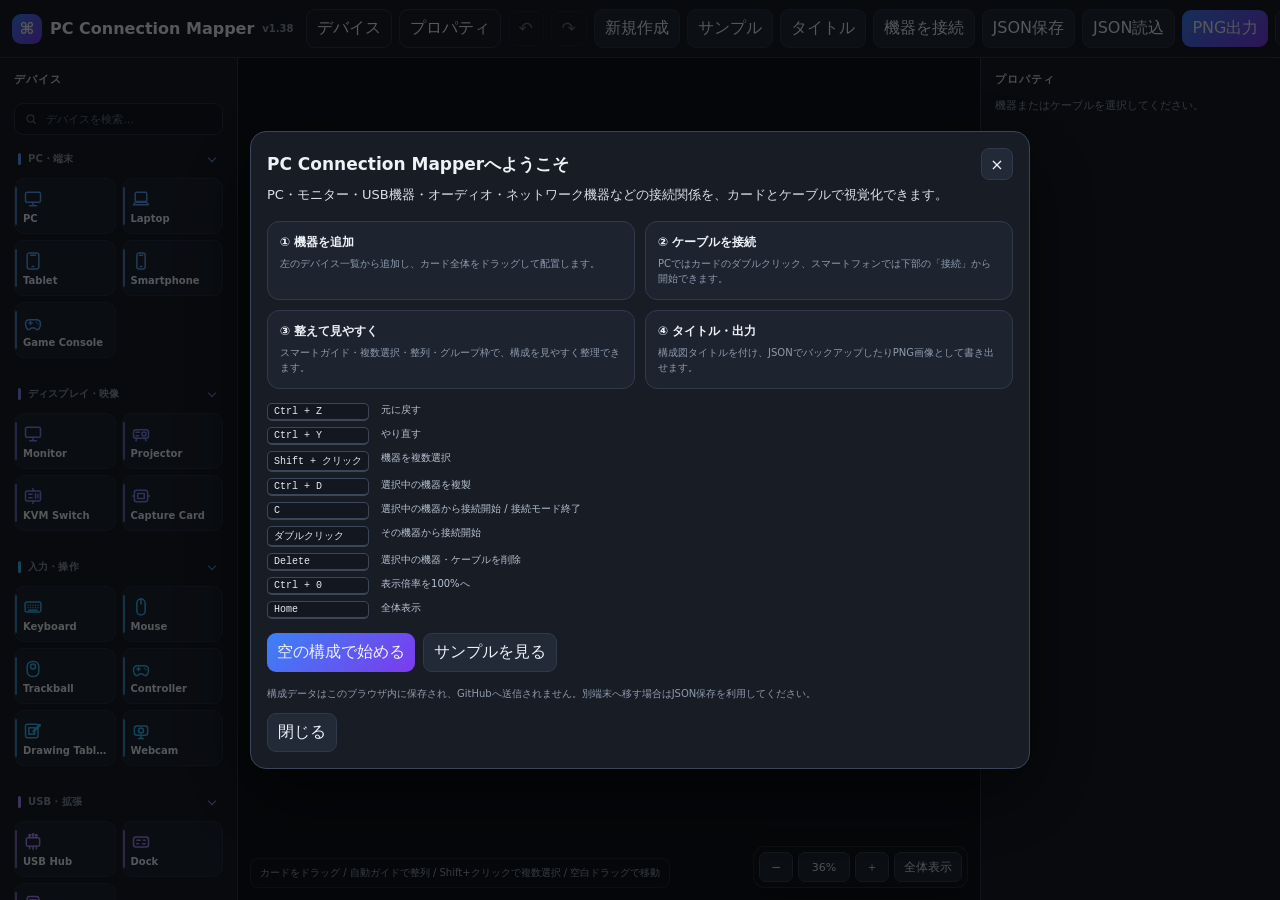
==== commit 879b0e63: "Add files via upload" ====
--- a/index.html
+++ b/index.html
@@ -9,7 +9,7 @@
   <link rel="manifest" href="./manifest.webmanifest">
   <link rel="icon" type="image/png" sizes="192x192" href="./icon-192.png">
   <link rel="apple-touch-icon" href="./icon-192.png">
-  <link rel="stylesheet" href="./styles.css?v=1.37">
+  <link rel="stylesheet" href="./styles.css?v=1.38">
 </head>
 <body>
   <div id="app" class="app">
@@ -17,7 +17,7 @@
       <div class="brand">
         <span class="brand-mark">⌘</span>
         <span>PC Connection Mapper</span>
-        <span class="version">v1.37</span>
+        <span class="version">v1.38</span>
       </div>
       <div class="top-actions">
         <button class="btn ghost" id="toggleLeftBtn">デバイス</button>
@@ -134,11 +134,11 @@
 
   <div class="toast" id="toast"></div>
 
-  <script type="module" src="./app.js?v=1.37"></script>
+  <script type="module" src="./app.js?v=1.38"></script>
   <script>
     if ('serviceWorker' in navigator && location.protocol !== 'file:') {
       window.addEventListener('load', () => {
-        navigator.serviceWorker.register('./sw.js?v=1.37', { updateViaCache: 'none' }).catch(console.warn);
+        navigator.serviceWorker.register('./sw.js?v=1.38', { updateViaCache: 'none' }).catch(console.warn);
       });
     }
   </script>
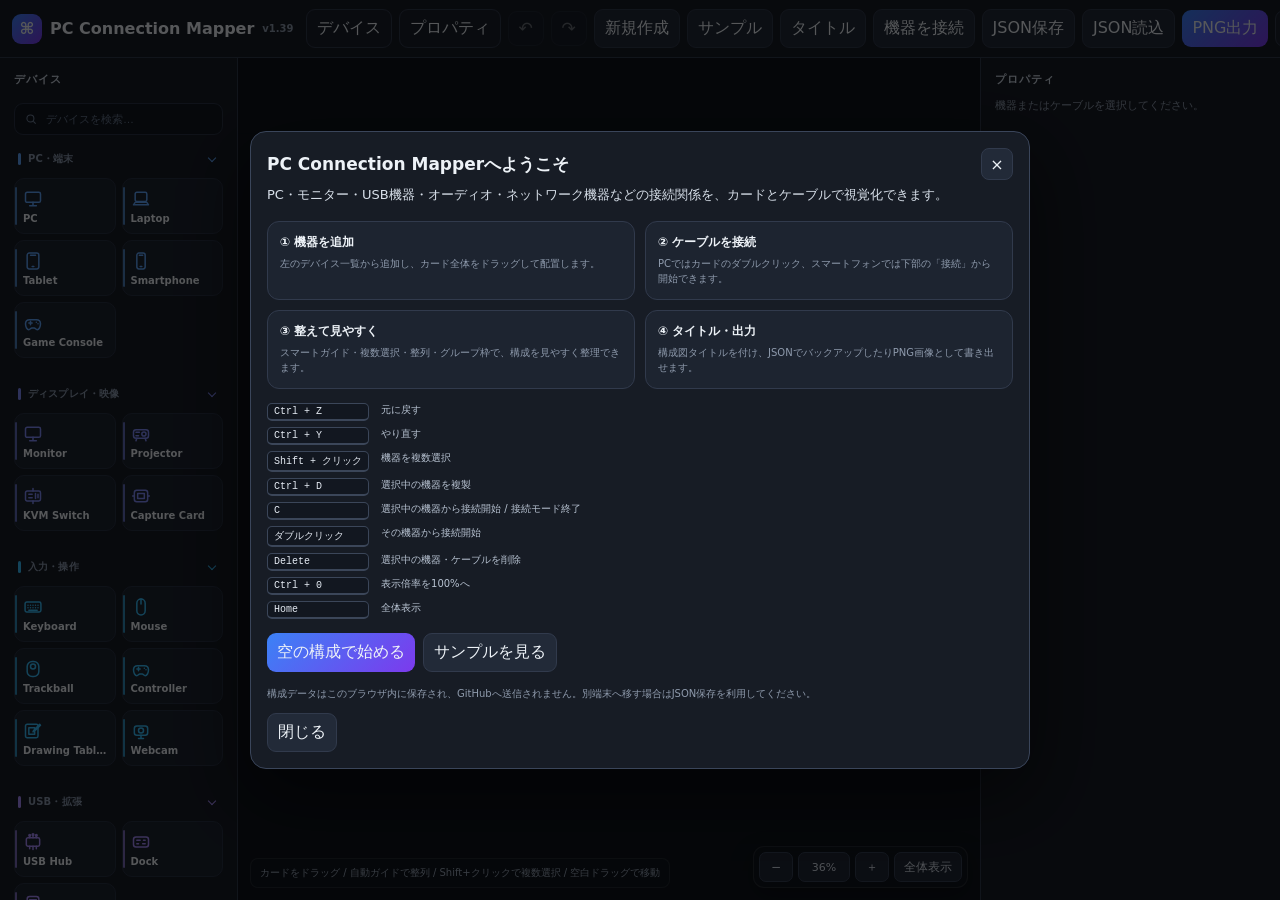
==== commit d1e41d4d: "Add files via upload" ====
--- a/index.html
+++ b/index.html
@@ -9,7 +9,7 @@
   <link rel="manifest" href="./manifest.webmanifest">
   <link rel="icon" type="image/png" sizes="192x192" href="./icon-192.png">
   <link rel="apple-touch-icon" href="./icon-192.png">
-  <link rel="stylesheet" href="./styles.css?v=1.38">
+  <link rel="stylesheet" href="./styles.css?v=1.39">
 </head>
 <body>
   <div id="app" class="app">
@@ -17,7 +17,7 @@
       <div class="brand">
         <span class="brand-mark">⌘</span>
         <span>PC Connection Mapper</span>
-        <span class="version">v1.38</span>
+        <span class="version">v1.39</span>
       </div>
       <div class="top-actions">
         <button class="btn ghost" id="toggleLeftBtn">デバイス</button>
@@ -134,11 +134,11 @@
 
   <div class="toast" id="toast"></div>
 
-  <script type="module" src="./app.js?v=1.38"></script>
+  <script type="module" src="./app.js?v=1.39"></script>
   <script>
     if ('serviceWorker' in navigator && location.protocol !== 'file:') {
       window.addEventListener('load', () => {
-        navigator.serviceWorker.register('./sw.js?v=1.38', { updateViaCache: 'none' }).catch(console.warn);
+        navigator.serviceWorker.register('./sw.js?v=1.39', { updateViaCache: 'none' }).catch(console.warn);
       });
     }
   </script>
--- a/styles.css
+++ b/styles.css
@@ -849,7 +849,8 @@
 .world.theme-light .node-image-fade{
   background:linear-gradient(135deg,rgba(255,255,255,.98) 4%,rgba(255,255,255,.92) 26%,rgba(255,255,255,.44) 58%,rgba(255,255,255,.12) 82%,rgba(255,255,255,0) 100%);
 }
-.node-head,.node-note,.lock-badge{position:relative;z-index:2}
+.node-head,.node-note{position:relative;z-index:2}
+.lock-badge{z-index:2}
 .node::before{z-index:3}
 .node-image-preview{
   min-height:78px;
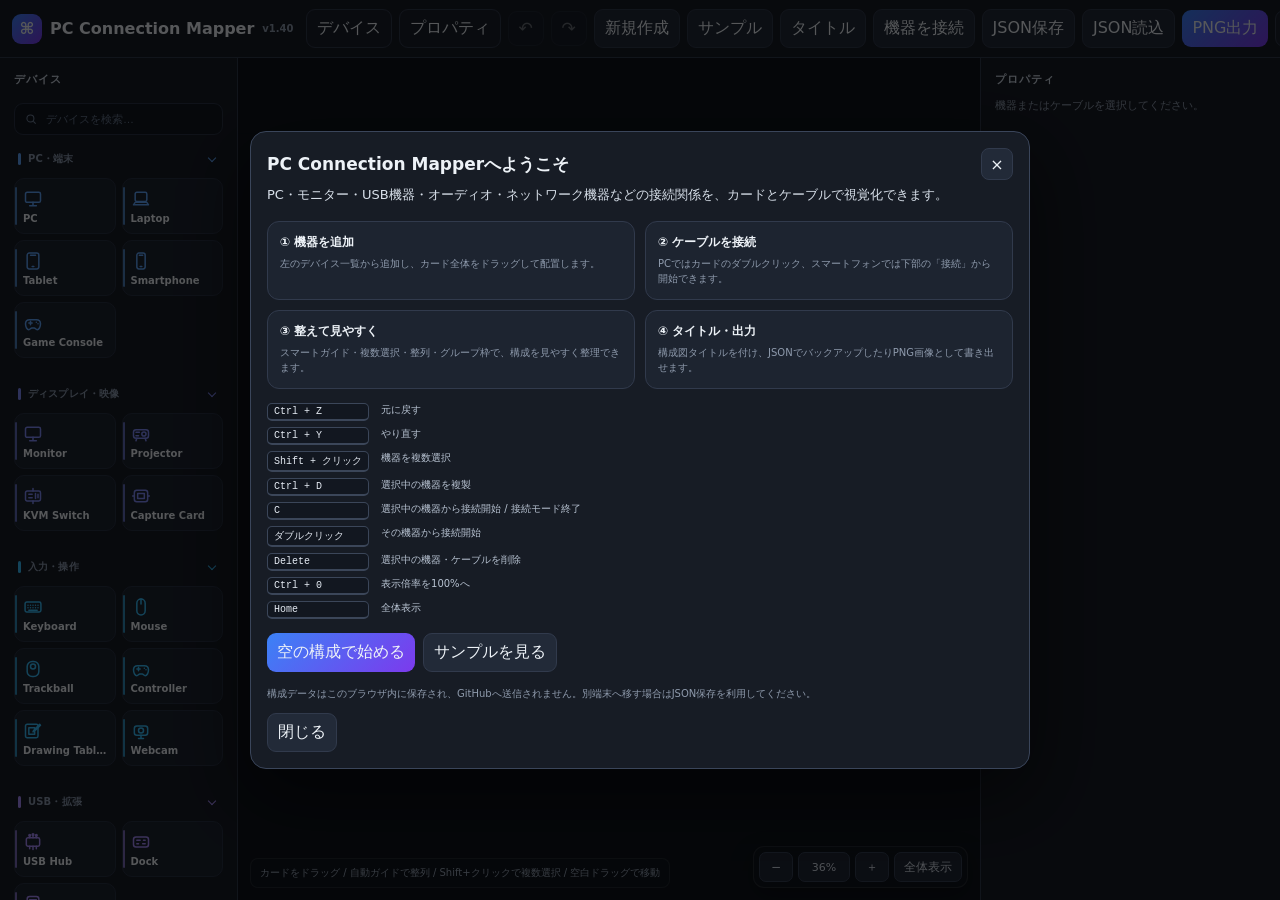
==== commit a08e9682: "Add files via upload" ====
--- a/index.html
+++ b/index.html
@@ -9,7 +9,7 @@
   <link rel="manifest" href="./manifest.webmanifest">
   <link rel="icon" type="image/png" sizes="192x192" href="./icon-192.png">
   <link rel="apple-touch-icon" href="./icon-192.png">
-  <link rel="stylesheet" href="./styles.css?v=1.39">
+  <link rel="stylesheet" href="./styles.css?v=1.40">
 </head>
 <body>
   <div id="app" class="app">
@@ -17,7 +17,7 @@
       <div class="brand">
         <span class="brand-mark">⌘</span>
         <span>PC Connection Mapper</span>
-        <span class="version">v1.39</span>
+        <span class="version">v1.40</span>
       </div>
       <div class="top-actions">
         <button class="btn ghost" id="toggleLeftBtn">デバイス</button>
@@ -67,6 +67,7 @@
 
     <main class="viewport" id="viewport">
       <div class="world" id="world">
+        <div id="groupsBack" class="groups-layer groups-layer-back"></div>
         <svg id="links" class="links"></svg>
         <div id="groups" class="groups-layer"></div>
         <div id="diagramTitleLayer" class="diagram-title-layer"></div>
@@ -134,11 +135,11 @@
 
   <div class="toast" id="toast"></div>
 
-  <script type="module" src="./app.js?v=1.39"></script>
+  <script type="module" src="./app.js?v=1.40"></script>
   <script>
     if ('serviceWorker' in navigator && location.protocol !== 'file:') {
       window.addEventListener('load', () => {
-        navigator.serviceWorker.register('./sw.js?v=1.39', { updateViaCache: 'none' }).catch(console.warn);
+        navigator.serviceWorker.register('./sw.js?v=1.40', { updateViaCache: 'none' }).catch(console.warn);
       });
     }
   </script>
--- a/styles.css
+++ b/styles.css
@@ -100,8 +100,8 @@
     linear-gradient(90deg,rgba(255,255,255,.06) 1px,transparent 1px);
   background-size:20px 20px,20px 20px,100px 100px,100px 100px;
 }
-.links{position:absolute;inset:0;width:100%;height:100%;pointer-events:auto}
-.nodes{position:absolute;inset:0}
+.links{position:absolute;inset:0;width:100%;height:100%;pointer-events:auto;z-index:2}
+.nodes{position:absolute;inset:0;z-index:5}
 .node{
   --cat-color:#64748b;
   position:absolute;border:1px solid #3b455a;border-radius:14px;
@@ -255,7 +255,8 @@
 .groups-layer,.diagram-title-layer,.guides-layer{
   position:absolute;inset:0;width:100%;height:100%
 }
-.groups-layer{pointer-events:none;z-index:4}
+.groups-layer{pointer-events:none;z-index:3}
+.groups-layer-back{z-index:1}
 .diagram-title-layer{pointer-events:none;z-index:6}
 .guides-layer{pointer-events:none;z-index:20}
 .group-frame{
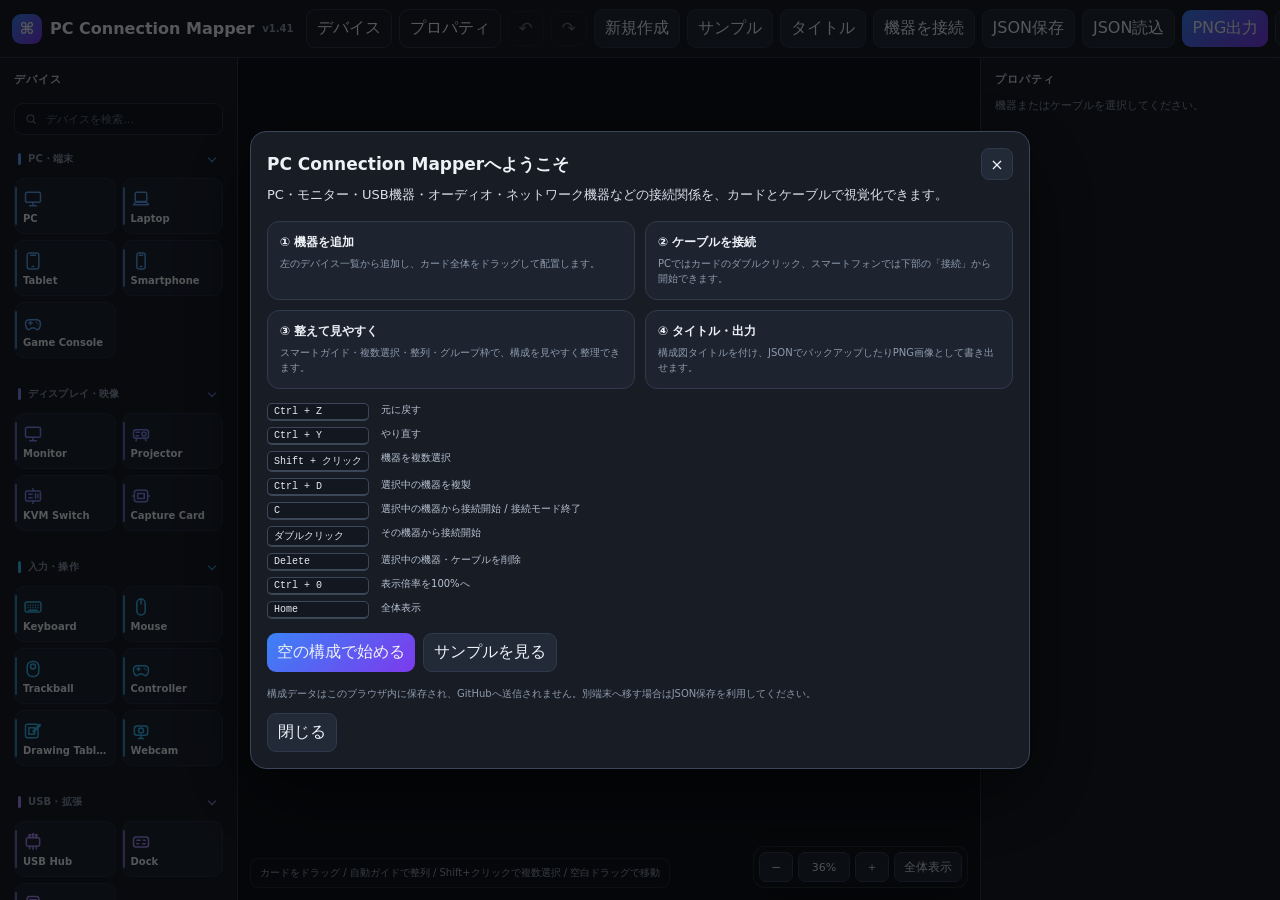
==== commit 25a0e1d4: "Add files via upload" ====
--- a/index.html
+++ b/index.html
@@ -9,7 +9,7 @@
   <link rel="manifest" href="./manifest.webmanifest">
   <link rel="icon" type="image/png" sizes="192x192" href="./icon-192.png">
   <link rel="apple-touch-icon" href="./icon-192.png">
-  <link rel="stylesheet" href="./styles.css?v=1.40">
+  <link rel="stylesheet" href="./styles.css?v=1.41">
 </head>
 <body>
   <div id="app" class="app">
@@ -17,7 +17,7 @@
       <div class="brand">
         <span class="brand-mark">⌘</span>
         <span>PC Connection Mapper</span>
-        <span class="version">v1.40</span>
+        <span class="version">v1.41</span>
       </div>
       <div class="top-actions">
         <button class="btn ghost" id="toggleLeftBtn">デバイス</button>
@@ -70,6 +70,7 @@
         <div id="groupsBack" class="groups-layer groups-layer-back"></div>
         <svg id="links" class="links"></svg>
         <div id="groups" class="groups-layer"></div>
+        <div id="groupControls" class="group-controls-layer"></div>
         <div id="diagramTitleLayer" class="diagram-title-layer"></div>
         <div id="annotations" class="annotations-layer"></div>
         <div id="nodes" class="nodes"></div>
@@ -135,11 +136,11 @@
 
   <div class="toast" id="toast"></div>
 
-  <script type="module" src="./app.js?v=1.40"></script>
+  <script type="module" src="./app.js?v=1.41"></script>
   <script>
     if ('serviceWorker' in navigator && location.protocol !== 'file:') {
       window.addEventListener('load', () => {
-        navigator.serviceWorker.register('./sw.js?v=1.40', { updateViaCache: 'none' }).catch(console.warn);
+        navigator.serviceWorker.register('./sw.js?v=1.41', { updateViaCache: 'none' }).catch(console.warn);
       });
     }
   </script>
--- a/styles.css
+++ b/styles.css
@@ -252,11 +252,12 @@
   border-radius:0 0 4px 4px;background:var(--cat-color);opacity:.9
 }
 
-.groups-layer,.diagram-title-layer,.guides-layer{
+.groups-layer,.group-controls-layer,.diagram-title-layer,.guides-layer{
   position:absolute;inset:0;width:100%;height:100%
 }
 .groups-layer{pointer-events:none;z-index:3}
 .groups-layer-back{z-index:1}
+.group-controls-layer{pointer-events:none;z-index:8}
 .diagram-title-layer{pointer-events:none;z-index:6}
 .guides-layer{pointer-events:none;z-index:20}
 .group-frame{
@@ -271,6 +272,27 @@
   border-style:solid;
   box-shadow:0 0 0 2px color-mix(in srgb,var(--group-color) 16%,transparent)
 }
+.group-control-frame{
+  --group-color:#64748b;
+  position:absolute;
+  box-sizing:border-box;
+  pointer-events:none;
+}
+.group-control-frame.selected .group-title-bar{
+  box-shadow:0 0 0 2px color-mix(in srgb,var(--group-color) 18%,transparent)
+}
+.group-hit-edge{
+  position:absolute;
+  pointer-events:auto;
+  cursor:grab;
+  touch-action:none;
+  z-index:1;
+}
+.group-hit-edge:active{cursor:grabbing}
+.group-hit-top{left:0;right:0;top:-5px;height:10px}
+.group-hit-bottom{left:0;right:0;bottom:-5px;height:10px}
+.group-hit-left{left:-5px;top:5px;bottom:5px;width:10px}
+.group-hit-right{right:-5px;top:5px;bottom:5px;width:10px}
 .group-title-bar{
   position:absolute;left:12px;top:-14px;max-width:calc(100% - 48px);
   padding:5px 9px;border-radius:8px;
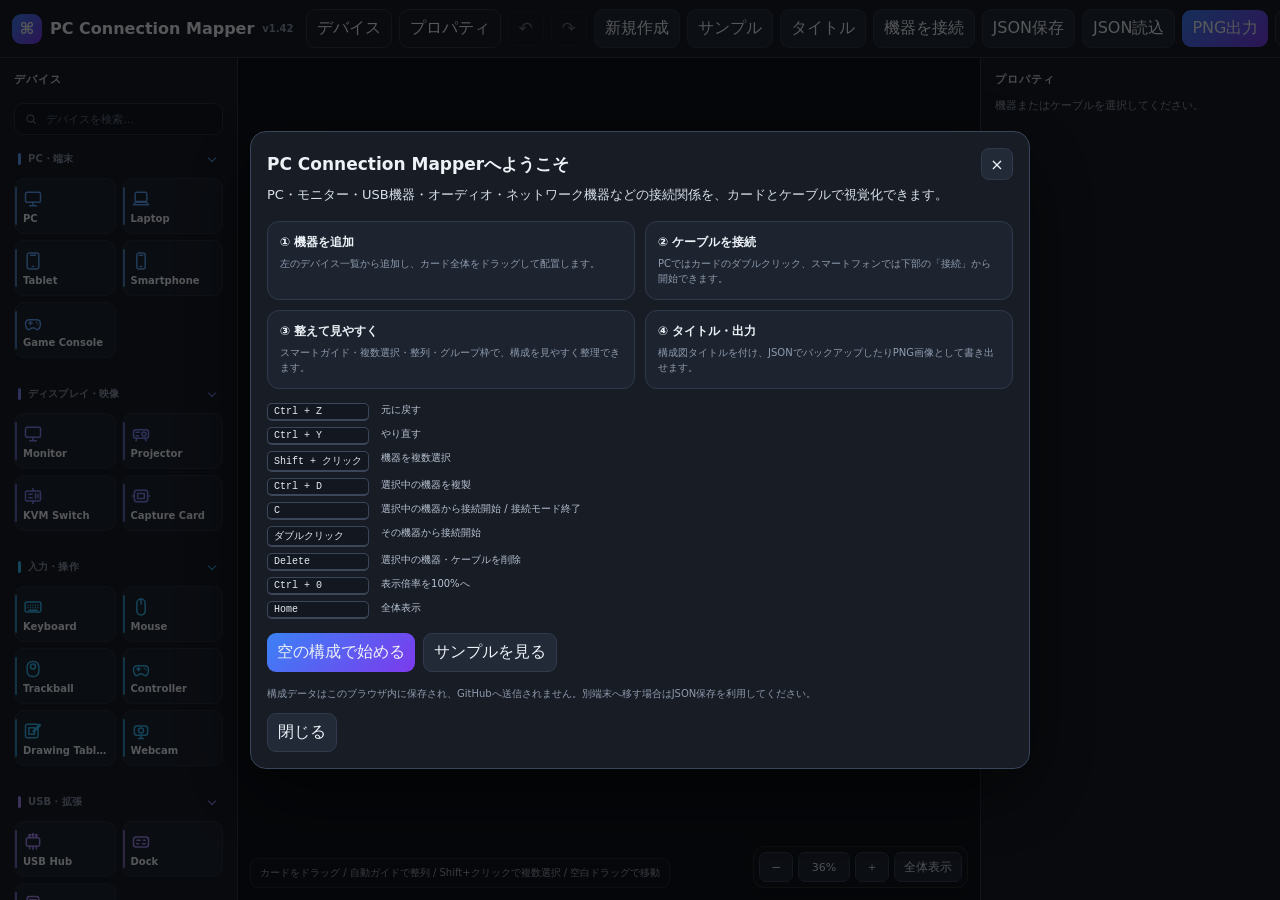
==== commit 58bdfbbb: "Add files via upload" ====
--- a/index.html
+++ b/index.html
@@ -9,7 +9,7 @@
   <link rel="manifest" href="./manifest.webmanifest">
   <link rel="icon" type="image/png" sizes="192x192" href="./icon-192.png">
   <link rel="apple-touch-icon" href="./icon-192.png">
-  <link rel="stylesheet" href="./styles.css?v=1.41">
+  <link rel="stylesheet" href="./styles.css?v=1.42">
 </head>
 <body>
   <div id="app" class="app">
@@ -17,7 +17,7 @@
       <div class="brand">
         <span class="brand-mark">⌘</span>
         <span>PC Connection Mapper</span>
-        <span class="version">v1.41</span>
+        <span class="version">v1.42</span>
       </div>
       <div class="top-actions">
         <button class="btn ghost" id="toggleLeftBtn">デバイス</button>
@@ -136,11 +136,11 @@
 
   <div class="toast" id="toast"></div>
 
-  <script type="module" src="./app.js?v=1.41"></script>
+  <script type="module" src="./app.js?v=1.42"></script>
   <script>
     if ('serviceWorker' in navigator && location.protocol !== 'file:') {
       window.addEventListener('load', () => {
-        navigator.serviceWorker.register('./sw.js?v=1.41', { updateViaCache: 'none' }).catch(console.warn);
+        navigator.serviceWorker.register('./sw.js?v=1.42', { updateViaCache: 'none' }).catch(console.warn);
       });
     }
   </script>
--- a/styles.css
+++ b/styles.css
@@ -891,3 +891,12 @@
 }
 .node-image-preview.has-image{border-style:solid}
 .png-theme-note{margin:-2px 0 6px}
+
+
+/* Large card memo capacity */
+.node.size-large .node-note{
+  padding:0 10px 5px;
+  font-size:10px;
+  line-height:1.25;
+  -webkit-line-clamp:4;
+}
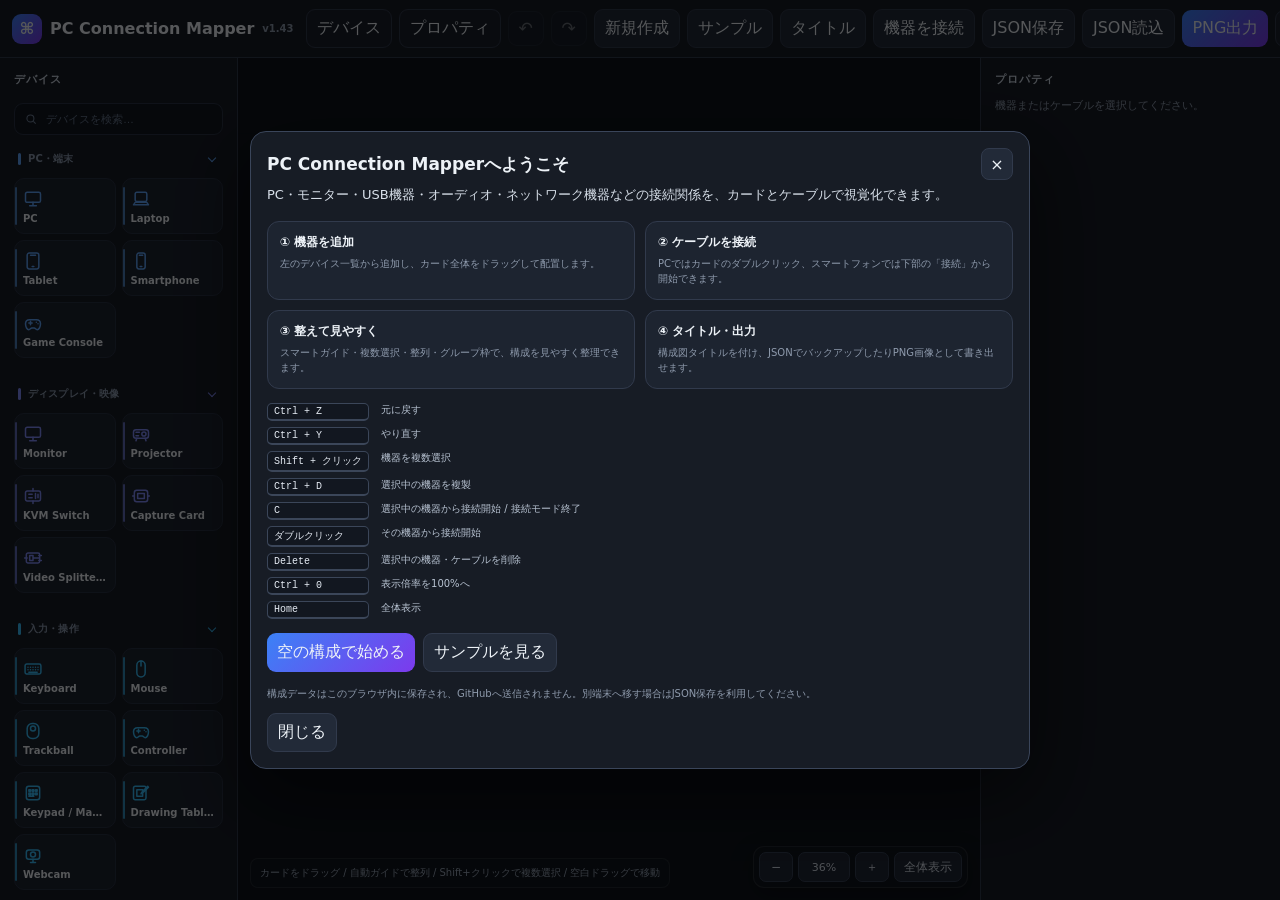
==== commit 790a31ba: "Add files via upload" ====
--- a/index.html
+++ b/index.html
@@ -9,7 +9,7 @@
   <link rel="manifest" href="./manifest.webmanifest">
   <link rel="icon" type="image/png" sizes="192x192" href="./icon-192.png">
   <link rel="apple-touch-icon" href="./icon-192.png">
-  <link rel="stylesheet" href="./styles.css?v=1.42">
+  <link rel="stylesheet" href="./styles.css?v=1.43">
 </head>
 <body>
   <div id="app" class="app">
@@ -17,7 +17,7 @@
       <div class="brand">
         <span class="brand-mark">⌘</span>
         <span>PC Connection Mapper</span>
-        <span class="version">v1.42</span>
+        <span class="version">v1.43</span>
       </div>
       <div class="top-actions">
         <button class="btn ghost" id="toggleLeftBtn">デバイス</button>
@@ -136,11 +136,11 @@
 
   <div class="toast" id="toast"></div>
 
-  <script type="module" src="./app.js?v=1.42"></script>
+  <script type="module" src="./app.js?v=1.43"></script>
   <script>
     if ('serviceWorker' in navigator && location.protocol !== 'file:') {
       window.addEventListener('load', () => {
-        navigator.serviceWorker.register('./sw.js?v=1.42', { updateViaCache: 'none' }).catch(console.warn);
+        navigator.serviceWorker.register('./sw.js?v=1.43', { updateViaCache: 'none' }).catch(console.warn);
       });
     }
   </script>
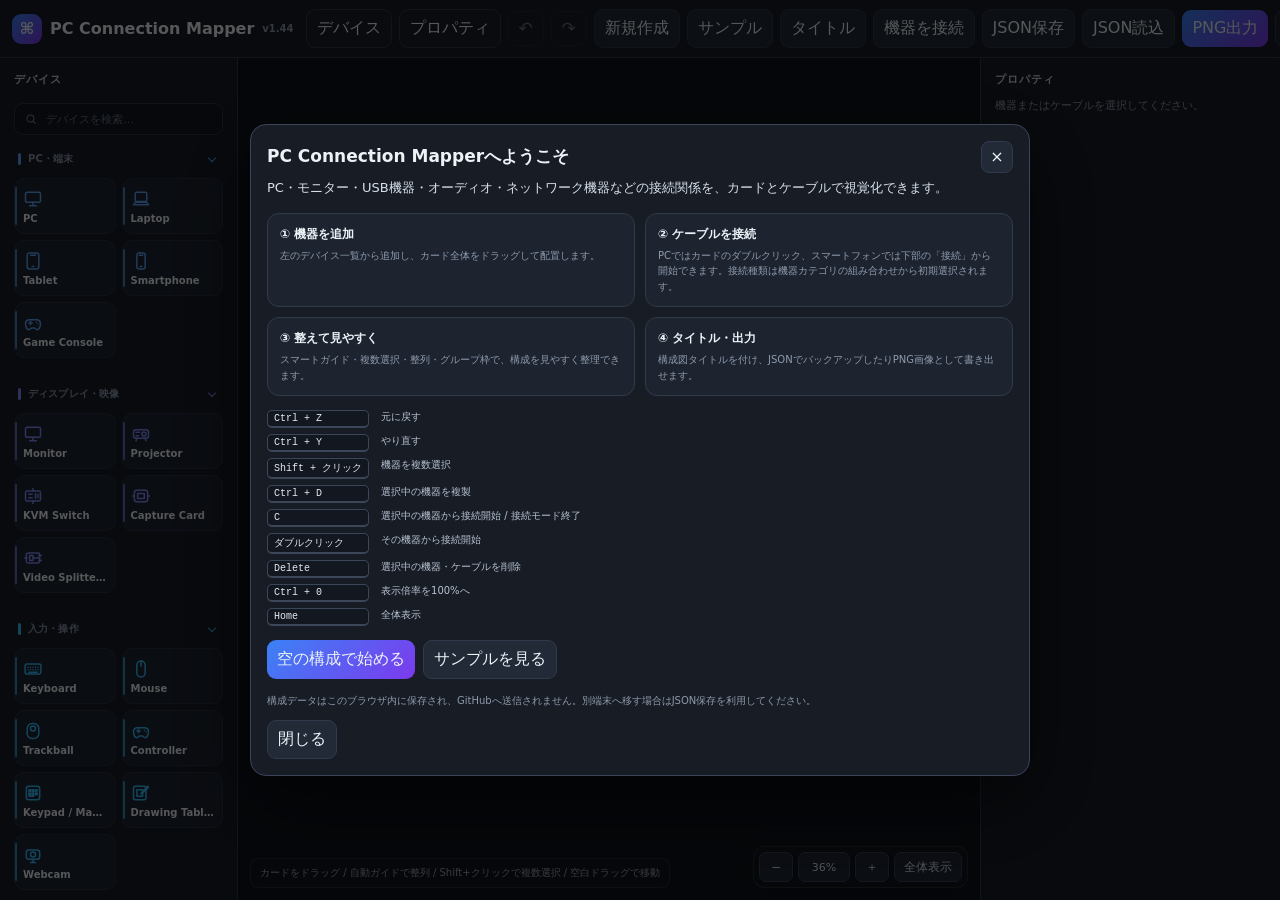
==== commit 3fa5bae5: "Add files via upload" ====
--- a/index.html
+++ b/index.html
@@ -9,7 +9,7 @@
   <link rel="manifest" href="./manifest.webmanifest">
   <link rel="icon" type="image/png" sizes="192x192" href="./icon-192.png">
   <link rel="apple-touch-icon" href="./icon-192.png">
-  <link rel="stylesheet" href="./styles.css?v=1.43">
+  <link rel="stylesheet" href="./styles.css?v=1.44">
 </head>
 <body>
   <div id="app" class="app">
@@ -17,7 +17,7 @@
       <div class="brand">
         <span class="brand-mark">⌘</span>
         <span>PC Connection Mapper</span>
-        <span class="version">v1.43</span>
+        <span class="version">v1.44</span>
       </div>
       <div class="top-actions">
         <button class="btn ghost" id="toggleLeftBtn">デバイス</button>
@@ -136,11 +136,11 @@
 
   <div class="toast" id="toast"></div>
 
-  <script type="module" src="./app.js?v=1.43"></script>
+  <script type="module" src="./app.js?v=1.44"></script>
   <script>
     if ('serviceWorker' in navigator && location.protocol !== 'file:') {
       window.addEventListener('load', () => {
-        navigator.serviceWorker.register('./sw.js?v=1.43', { updateViaCache: 'none' }).catch(console.warn);
+        navigator.serviceWorker.register('./sw.js?v=1.44', { updateViaCache: 'none' }).catch(console.warn);
       });
     }
   </script>
